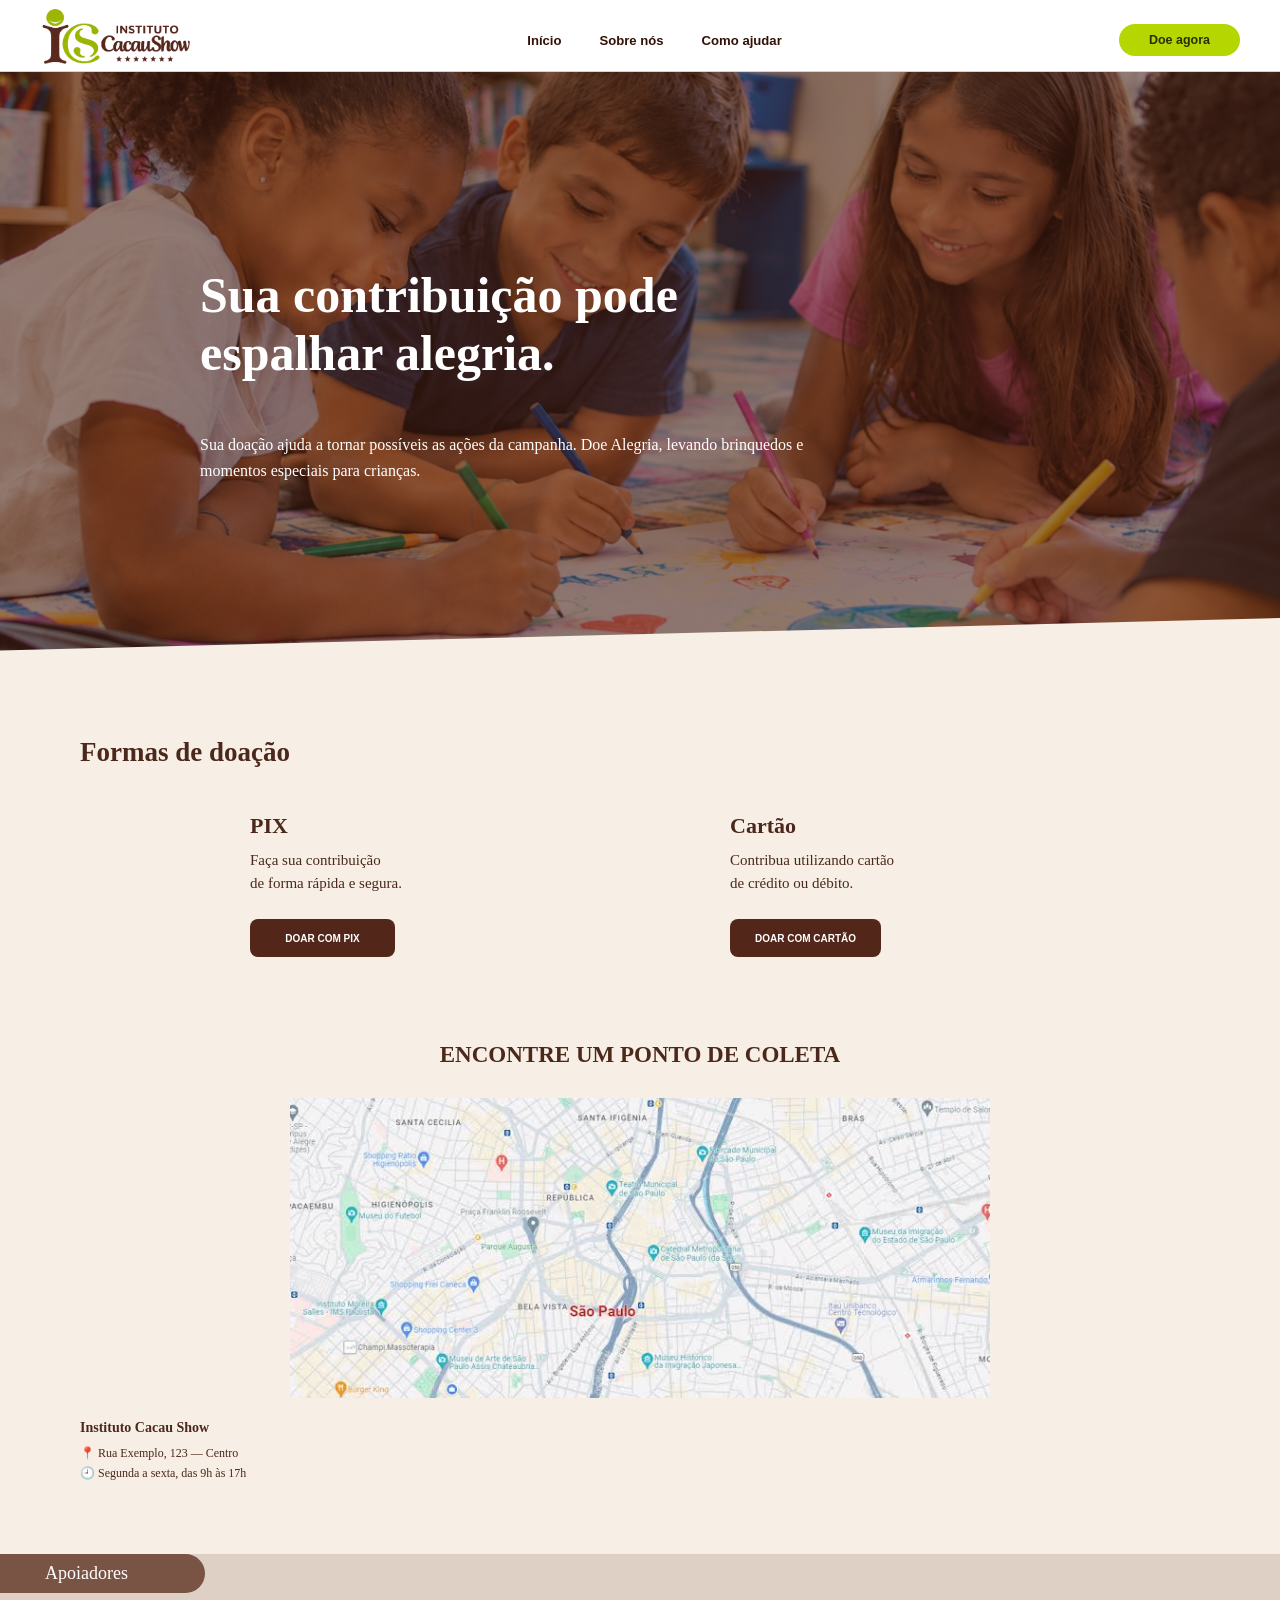
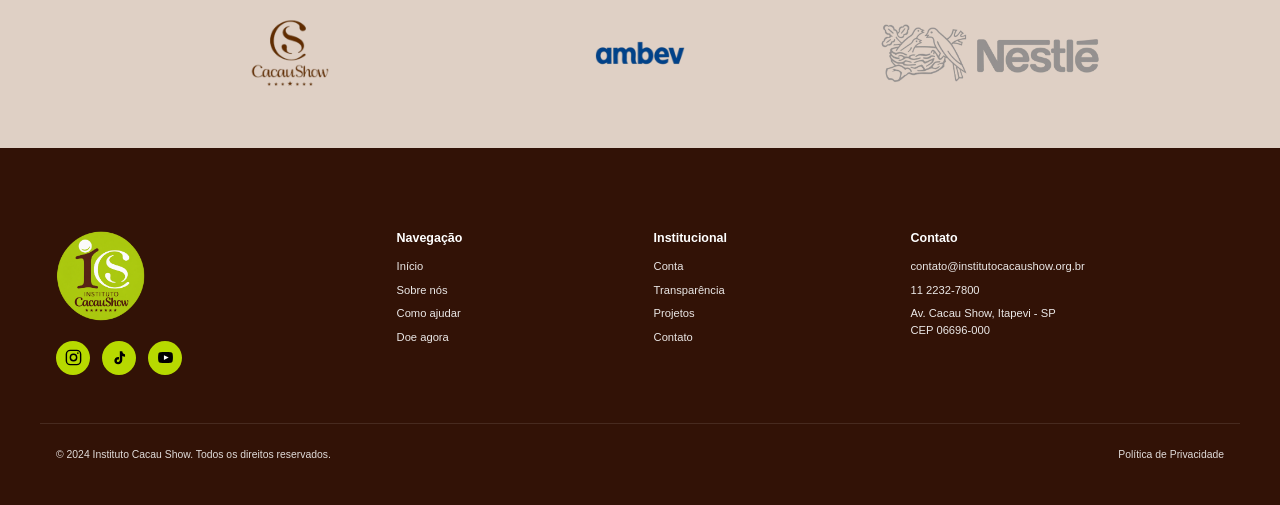
==== como.html @ 8ae8e870 "commit" ====
<!DOCTYPE html>
<html lang="pt-br">

<head>
    <meta charset="UTF-8">
    <meta name="viewport" content="width=device-width, initial-scale=1.0">

    <title>Doe Agora</title>

    <link rel="stylesheet" href="como.css">
</head>

<body>

    <!-- HEADER -->

    <header class="cabecalho">
        <div class="container cabecalho-conteudo">
            <a class="logo-link" href="#" aria-label="Página inicial do Instituto Cacau Show">
                <img src="logo 2.png" alt="Instituto Cacau Show">
            </a>

            <button class="menu-botao" id="menuBotao" type="button" aria-label="Abrir menu" aria-expanded="false"
                aria-controls="menuPrincipal">
                ☰
            </button>

            <nav class="navegacao" id="menuPrincipal" aria-label="Navegação principal">
                <a href="#inicio">Início</a>
                <a href="#sobre">Sobre nós</a>
                <a  href="#ajudar">Como ajudar</a>
            </nav>

            <a class="botao-doe" href="#doacao">Doe agora</a>
        </div>
    </header>

    <section class="banner">

        <div class="bannerconteiner">

            <h1>
                Sua contribuição pode<br>
                espalhar alegria.
            </h1>

            <p>
                Sua doação ajuda a tornar possíveis as ações da campanha.
                Doe Alegria, levando brinquedos e momentos especiais para crianças.
            </p>

        </div>

    </section>


    <!-- FORMAS DE DOAÇÃO -->

    <section class="doacao">

        <h2>Formas de doação</h2>

        <div class="formas">

            <div class="forma">

                <h3>PIX</h3>

                <p>
                    Faça sua contribuição<br>
                    de forma rápida e segura.
                </p>

                <button>
                    DOAR COM PIX
                </button>

            </div>


            <div class="forma">

                <h3>Cartão</h3>

                <p>
                    Contribua utilizando cartão<br>
                    de crédito ou débito.
                </p>

                <button>
                    DOAR COM CARTÃO
                </button>

            </div>

        </div>

    </section>


    <!-- PONTO DE COLETA -->

    <section class="coleta">

        <h2>
            ENCONTRE UM PONTO DE COLETA
        </h2>

        <div class="mapa">

            <img src="maps.jpg" alt="Mapa do ponto de coleta">

        </div>

        <div class="endereco">

            <h3>Instituto Cacau Show</h3>

            <p>📍 Rua Exemplo, 123 — Centro</p>

            <p>🕘 Segunda a sexta, das 9h às 17h</p>

        </div>

    </section>


    <!-- APOIADORES -->

    <section class="apoiadores">

        <div class="tituloapoiadores">
            <span>Apoiadores</span>
        </div>

        <div class="logos">

            <img src="cacau 2.png" alt="Cacau Show">

            <img src="Ambev.png" alt="Ambev">

            <img src="nestle.png" alt="Nestlé">

        </div>

    </section>


    <footer class="rodape">
        <div class="container rodape-conteudo">
            <div class="rodape-marca">
                <img src="re.png" alt="Instituto Cacau Show">
                <div class="redes-sociais" aria-label="Redes sociais">

                    <a href="https://www.instagram.com/intitutocacaushow/" class="botao-rede-social" aria-label="Instagram">
                        <img src="instagram.svg" alt="">
                    </a>

                    <a href="https://www.tiktok.com/@cacaushow" class="botao-rede-social" aria-label="TikTok">
                        <img src="tiktok.svg" alt="">
                    </a>

                    <a href="https://www.youtube.com/InstitutoCacauShow" class="botao-rede-social" aria-label="YouTube">
                        <img src="youtube.svg" alt="">
                    </a>

                </div>
            </div>

            <div class="rodape-coluna">
                <h3>Navegação</h3>
                <a href="#inicio">Início</a>
                <a href="#sobre">Sobre nós</a>
                <a href="#ajudar">Como ajudar</a>
                <a href="#doacao">Doe agora</a>
            </div>

            <div class="rodape-coluna">
                <h3>Institucional</h3>
                <a href="#">Conta</a>
                <a href="#">Transparência</a>
                <a href="#">Projetos</a>
                <a href="#">Contato</a>
            </div>

            <div class="rodape-coluna contato">
                <h3>Contato</h3>
                <a href="mailto:contato@institutocacaushow.org.br">
                    contato@institutocacaushow.org.br
                </a>
                <a href="tel:+551122327800">11 2232-7800</a>
                <p>Av. Cacau Show, Itapevi - SP<br>CEP 06696-000</p>
            </div>
        </div>

        <div class="rodape-final">
            <p>© 2024 Instituto Cacau Show. Todos os direitos reservados.</p>
            <a href="#">Política de Privacidade</a>
        </div>
    </footer>

    </footer>


    <script src="como.js"></script>

</body>

</html>
---- como.css ----
:root {
    --bege: #f7f0e5;
    --bege-escuro: #e7d9ca;
    --marrom: #542d1e;
    --marrom-escuro: #321206;
    --verde: #b5d600;
    --branco: #ffffff;
    --texto: #2f211b;
    --largura: 1200px;
}

* {
    margin: 0;
    padding: 0;
    box-sizing: border-box;
}

html {
    scroll-behavior: smooth;
}

body {
    font-family: Arial, Helvetica, sans-serif;
    background-color: #f7efe5;
    color: #4b281b;
}

a {
    text-decoration: none;
    color: inherit;
}

button {
    font-family: inherit;
    cursor: pointer;
}

img {
    display: block;
    max-width: 100%;
}


/* HEADER */

header {
    width: 100%;
    height: 72px;
    position: fixed;
    top: 0;
    left: 0;
    z-index: 1000;
    background-color: #ffffff;
    border-bottom: 1px solid #e5dfda;
}

.headerconteiner {
    width: 100%;
    max-width: 1200px;
    height: 72px;
    margin: 0 auto;
    padding: 0 40px;
    display: flex;
    align-items: center;
}


/* LOGO */

.logo {
    display: flex;
    align-items: center;
}

.logo img {
    width: 155px;
    height: auto;
    display: block;
}


/* MENU */

.menu {
    display: flex;
    align-items: center;
    gap: 45px;
    margin-left: auto;
    margin-right: 55px;
}

.menu a {
    font-size: 13px;
    color: #4b281b;
}

.menu a:hover {
    color: #8a5a43;
}


/* BOTÃO DOE AGORA */

.btnheader {
    width: 105px;
    height: 31px;
    display: flex;
    align-items: center;
    justify-content: center;
    background-color: #b6c500;
    border-radius: 20px;
    color: #ffffff;
    font-size: 11px;
    font-weight: bold;
}

.btnheader:hover {
    background-color: #9eac00;
}


/* BANNER */

.banner {
    width: 100%;
    height: 370px;
    margin-top: 72px;
    position: relative;
    background-image:
        linear-gradient(
            rgba(71, 31, 17, 0.58),
            rgba(71, 31, 17, 0.58)
        ),
        url("baner.jpeg");
    background-size: cover;
    background-position: center;
    background-repeat: no-repeat;
}
.banner {
padding: 100px 100px;


.bannerconteiner h1 {
    color: #ffffff;
    font-family: Georgia, "Times New Roman", serif;
    font-size: 50px;
    font-weight: bold;
    line-height: 1.15;
    margin-bottom: 50px;
}
.bannercontein p {
font-size: 90px;
 color: #ffffff;
    font-family: Georgia, "Times New Roman", serif;
}
}
.container {
    width: min(100% - 32px, var(--largura));
    margin-inline: auto;
}

.cabecalho {
    position: sticky;
    top: 0;
    z-index: 100;
    background-color: var(--branco);
    border-bottom: 1px solid #ddd3c8;
}

.cabecalho-conteudo {
    min-height: 78px;
    display: flex;
    align-items: center;
    justify-content: space-between;
    gap: 32px;
}

.logo-link img {
    width: 150px;
    height: auto;
}

.navegacao {
    display: flex;
    align-items: center;
    gap: 38px;
}

.navegacao a {
    position: relative;
    padding: 8px 0;
    font-family: Arial, Helvetica, sans-serif;
    font-size: 0.82rem;
    font-weight: 700;
    color: var(--marrom-escuro);
}

.navegacao a::after {
    content: "";
    position: absolute;
    left: 0;
    bottom: 2px;
    width: 0;
    height: 2px;
    background-color: var(--marrom);
    transition: width 0.2s ease;
}

.navegacao a:hover::after,
.navegacao a.ativo::after {
    width: 100%;
}

.botao-doe {
    padding: 9px 30px;
    border-radius: 24px;
    background-color: var(--verde);
    color: #263000;
    font-family: Arial, Helvetica, sans-serif;
    font-size: 0.78rem;
    font-weight: 800;
    transition: transform 0.2s ease, filter 0.2s ease;
}

.botao-doe:hover {
    transform: translateY(-2px);
    filter: brightness(0.95);
    background-color: var(--marrom-escuro);
    color: var(--branco);
}


/* HERO */

.hero {
    min-height: 470px;
    position: relative;
    display: flex;
    align-items: center;
    overflow: hidden;
    background-image: url("/assests/img_hero.svg");
    background-size: cover;
    background-position: center;
    color: var(--branco);
}

.hero-overlay {
    position: absolute;
    inset: 0;
    background-color: rgba(47, 19, 9, 0.58);
}

.hero-conteudo {
    position: relative;
    z-index: 1;
    padding-block: 80px;
}


/* BANNER ATUAL */

.banner {
    width: 100%;
    height: 600px;
    margin-top: -5px;
    position: relative;
    background-image:
        linear-gradient(
            rgba(71, 31, 17, 0.58),
            rgba(71, 31, 17, 0.58)
        ),
        url("baner.jpeg");
    background-size: cover;
    background-position: center;
    background-repeat: no-repeat;
}

.banner::after {
    content: "";
    position: absolute;
    left: 0;
    bottom: -1px;
    width: 100%;
    height: 50px;
    background-color: #f7efe5;
    clip-path: polygon(
        0 65%,
        100% 0,
        100% 100%,
        0 100%
    );
}

.bannerconteiner {
    width: 100%;
    max-width: 1500px;
    min-height: 400px;
    margin: 0 auto;
    padding: 100px;
    position: relative;
    z-index: 2;
}

.banner h1 {
    color: #ffffff;
    font-family: Georgia, "Times New Roman", serif;
    font-size: 36px;
    font-weight: normal;
    line-height: 1.15;
    margin-bottom: 28px;
}

.banner p {
    max-width: 650px;
    color: #ffffff;
    font-family: Georgia, "Times New Roman", serif;
    font-size: 16px;
    line-height: 1.6;
}


/* DOAÇÃO */

.doacao {
    width: 100%;
    max-width: 1200px;
    margin: 0 auto;
    padding: 70px 40px 60px;
}

.doacao h2 {
    font-family: Georgia, "Times New Roman", serif;
    font-size: 27px;
    font-weight: bold;
    margin-bottom: 45px;
}

.formas {
    display: flex;
    justify-content: center;
    align-items: flex-start;
    gap: 180px;
}

.forma {
    width: 300px;
    text-align: left;
}

.forma h3 {
    font-family: Georgia, "Times New Roman", serif;
    font-size: 22px;
    margin-bottom: 10px;
}

.forma p {
    font-family: Georgia, "Times New Roman", serif;
    font-size: 15px;
    line-height: 1.5;
    margin-bottom: 25px;
}

.forma button {
    min-width: 145px;
    height: 38px;
    padding: 0 25px;
    border: none;
    border-radius: 8px;
    background-color: #522719;
    color: #ffffff;
    font-size: 10px;
    font-weight: bold;
    transition: 0.2s;
}

.forma button:hover {
    background-color: #713b28;
}


/* COLETA */

.coleta {
    width: 100%;
    max-width: 1200px;
    margin: 0 auto;
    padding: 25px 40px 70px;
}

.coleta h2 {
    font-family: Georgia, "Times New Roman", serif;
    font-size: 23px;
    font-weight: bold;
    text-align: center;
    margin-bottom: 30px;
}

.mapa {
    width: 100%;
    max-width: 700px;
    height: 300px;
    margin: 0 auto;
    overflow: hidden;
}

.mapa img {
    width: 100%;
    height: 100%;
    display: block;
    object-fit: cover;
}

.endereco {
    margin-top: 22px;
}

.endereco h3 {
    font-family: Georgia, "Times New Roman", serif;
    font-size: 14px;
    margin-bottom: 7px;
}

.endereco p {
    font-family: Georgia, "Times New Roman", serif;
    font-size: 12px;
    line-height: 1.7;
}


/* APOIADORES */

.apoiadores {
    width: 100%;
    background-color: #dfd0c5;
    padding-bottom: 35px;
}

.tituloapoiadores {
    width: 205px;
    height: 39px;
    display: flex;
    align-items: center;
    background-color: #795444;
    border-radius: 0 22px 22px 0;
}

.tituloapoiadores span {
    padding-left: 45px;
    color: #ffffff;
    font-family: Georgia, "Times New Roman", serif;
    font-size: 18px;
}

.logos {
    width: 100%;
    max-width: 1000px;
    height: 120px;
    margin: 0 auto;
    padding: 25px 40px;
    display: flex;
    align-items: center;
    justify-content: space-between;
}

.logos img {
    width: 220px;
    max-height: 90px;
    object-fit: contain;
}


/* FOOTER */

footer {
    width: 100%;
    padding: 45px 40px 20px;
    background-color: #3b1608;
    color: #ffffff;
}

.footerconteiner {
    width: 100%;
    max-width: 1200px;
    margin: 0 auto;
    display: grid;
    grid-template-columns:
        1.5fr
        1fr
        1fr
        1fr;
    gap: 80px;
}

.footercoluna {
    display: flex;
    flex-direction: column;
    gap: 9px;
}

.footercoluna h4 {
    font-family: Georgia, "Times New Roman", serif;
    font-size: 13px;
    font-weight: normal;
    margin-bottom: 7px;
}

.footercoluna a {
    color: #cbbab0;
    font-size: 11px;
}

.footercoluna a:hover {
    color: #ffffff;
}

.logofooter {
    font-family: Georgia, "Times New Roman", serif;
    font-size: 12px;
}

.selo img {
    width: 70px;
}

.social {
    margin-top: 8px;
    color: #bba79c;
    font-size: 15px;
    letter-spacing: 5px;
}

.footerbottom {
    width: 100%;
    max-width: 1200px;
    margin: 35px auto 0;
    padding-top: 15px;
    border-top: 1px solid rgba(255, 255, 255, 0.15);
    display: flex;
    align-items: center;
    justify-content: space-between;
    color: #a89489;
    font-size: 9px;
}


/* OUTROS ELEMENTOS */

.redes-sociais {
    display: flex;
    align-items: center;
    gap: 12px;
    margin-top: 12px;
}

.botao-rede-social {
    display: flex;
    align-items: center;
    justify-content: center;
    width: 34px;
    height: 34px;
    border-radius: 50%;
    background-color: #B7D900;
    color: #4A3728;
    text-decoration: none;
    transition: transform 0.2s ease, background-color 0.2s ease;
}

.botao-rede-social img {
    width: 19px;
    height: 19px;
    margin-top: 20px;
    object-fit: contain;
}

.botao-rede-social:hover {
    background-color: #FFFFFF;
    transform: translateY(-2px);
}

.botao-rede-social:focus-visible {
    outline: 2px solid #FFFFFF;
    outline-offset: 3px;
}

.menu-botao {
    display: none;
    border: 0;
    background: transparent;
    color: var(--marrom);
    font-size: 1.7rem;
    cursor: pointer;
}


/* RODAPÉ ALTERNATIVO */

.rodape {
    background-color: var(--marrom-escuro);
    color: var(--branco);
}

.rodape-conteudo {
    min-height: 230px;
    padding: 38px 0;
    display: grid;
    grid-template-columns: 1.4fr 1fr 1fr 1.5fr;
    gap: 48px;
}

.rodape-marca img {
    width: 90px;
    margin-bottom: 20px;
    border-radius: 50%;
}

.rodape-coluna {
    display: flex;
    flex-direction: column;
    gap: 7px;
}

.rodape-coluna h3 {
    margin-bottom: 6px;
    font-family: Arial, Helvetica, sans-serif;
    font-size: 0.78rem;
    font-weight: 700;
}

.rodape-coluna a,
.rodape-coluna p {
    font-family: Arial, Helvetica, sans-serif;
    font-size: 0.7rem;
    line-height: 1.5;
    opacity: 0.9;
}

.rodape-coluna a:hover {
    text-decoration: underline;
}

.rodape-final {
    min-height: 62px;
    padding: 15px max(16px, calc((100% - var(--largura)) / 2));
    display: flex;
    align-items: center;
    justify-content: space-between;
    gap: 20px;
    border-top: 1px solid rgba(255, 255, 255, 0.12);
    font-family: Arial, Helvetica, sans-serif;
    font-size: 0.65rem;
    opacity: 0.85;
}

.redes-sociais{
    display: flex;
    align-items: center;
    gap: 12px;
    margin-top: 12px;
}
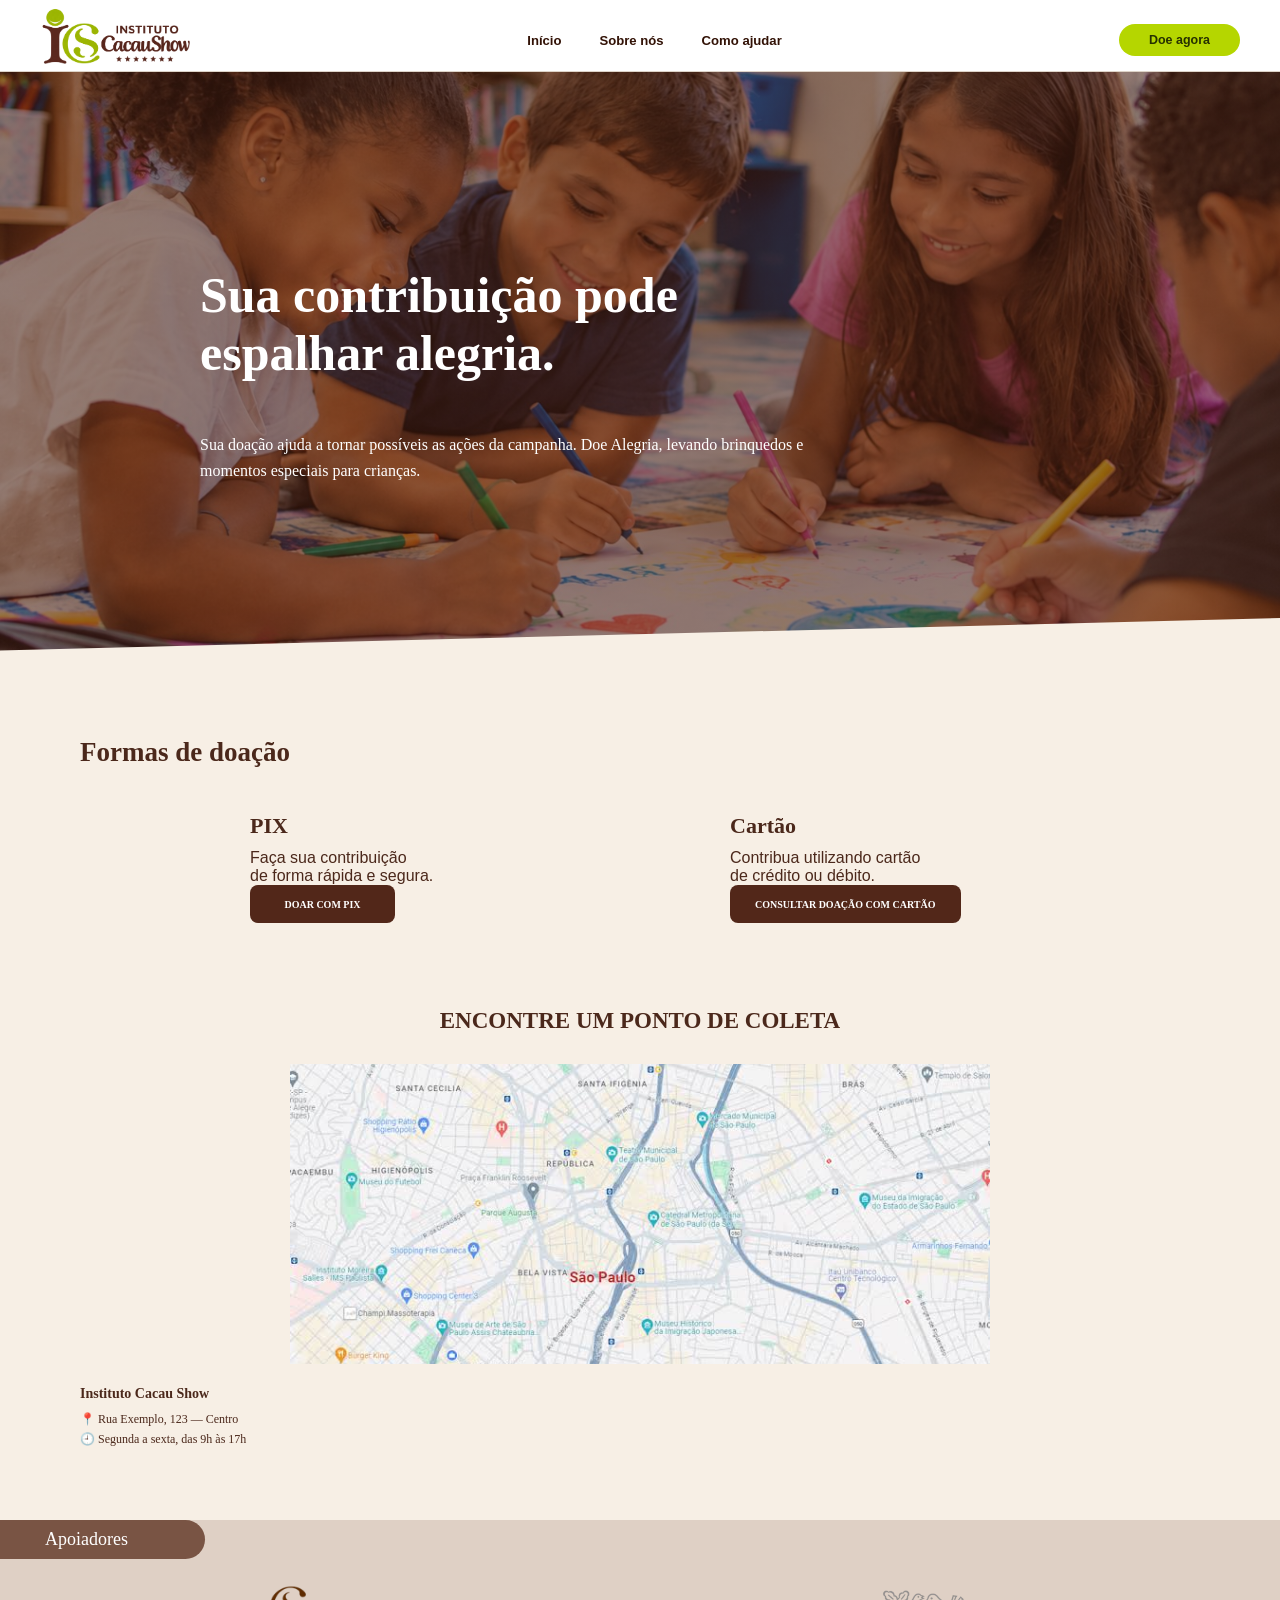
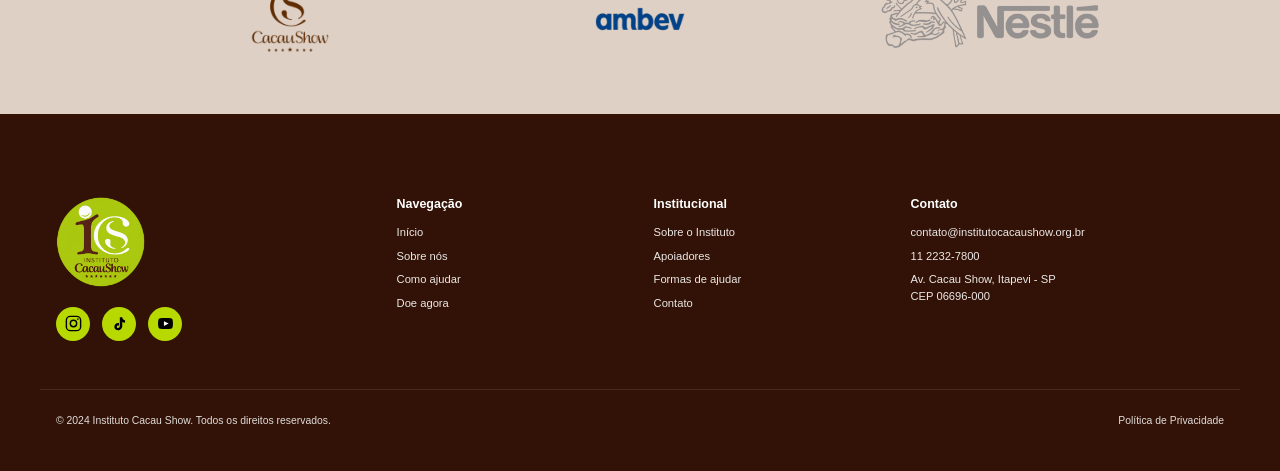
==== commit ad39664c: "Organize site assets and repair navigation Move images and icons into assets, update page links and " ====
--- a/como.html
+++ b/como.html
@@ -7,7 +7,7 @@
 
     <title>Doe Agora</title>
 
-    <link rel="stylesheet" href="como.css">
+    <link rel="stylesheet" href="css/como.css">
 </head>
 
 <body>
@@ -16,8 +16,8 @@
 
     <header class="cabecalho">
         <div class="container cabecalho-conteudo">
-            <a class="logo-link" href="#" aria-label="Página inicial do Instituto Cacau Show">
-                <img src="logo 2.png" alt="Instituto Cacau Show">
+            <a class="logo-link" href="index.html" aria-label="Página inicial do Instituto Cacau Show">
+                <img src="assets/images/logo 2.png" alt="Instituto Cacau Show">
             </a>
 
             <button class="menu-botao" id="menuBotao" type="button" aria-label="Abrir menu" aria-expanded="false"
@@ -26,16 +26,16 @@
             </button>
 
             <nav class="navegacao" id="menuPrincipal" aria-label="Navegação principal">
-                <a href="#inicio">Início</a>
-                <a href="#sobre">Sobre nós</a>
-                <a  href="#ajudar">Como ajudar</a>
+                <a href="index.html#inicio">Início</a>
+                <a href="sobrenos.html#sobre">Sobre nós</a>
+                <a href="comoAjudar.html#ajudar">Como ajudar</a>
             </nav>
 
             <a class="botao-doe" href="#doacao">Doe agora</a>
         </div>
     </header>
 
-    <section class="banner">
+    <section class="banner" id="inicio">
 
         <div class="bannerconteiner">
 
@@ -56,7 +56,7 @@
 
     <!-- FORMAS DE DOAÇÃO -->
 
-    <section class="doacao">
+    <section class="doacao" id="doacao">
 
         <h2>Formas de doação</h2>
 
@@ -71,9 +71,9 @@
                     de forma rápida e segura.
                 </p>
 
-                <button>
+                <a class="botao-doacao" href="comoAjudar.html#doacao">
                     DOAR COM PIX
-                </button>
+                </a>
 
             </div>
 
@@ -87,9 +87,9 @@
                     de crédito ou débito.
                 </p>
 
-                <button>
-                    DOAR COM CARTÃO
-                </button>
+                <a class="botao-doacao" href="mailto:contato@institutocacaushow.org.br?subject=Doa%C3%A7%C3%A3o%20com%20cart%C3%A3o">
+                    CONSULTAR DOAÇÃO COM CARTÃO
+                </a>
 
             </div>
 
@@ -108,7 +108,7 @@
 
         <div class="mapa">
 
-            <img src="maps.jpg" alt="Mapa do ponto de coleta">
+            <img src="assets/images/maps.jpg" alt="Mapa do ponto de coleta">
 
         </div>
 
@@ -135,11 +135,11 @@
 
         <div class="logos">
 
-            <img src="cacau 2.png" alt="Cacau Show">
-
-            <img src="Ambev.png" alt="Ambev">
-
-            <img src="nestle.png" alt="Nestlé">
+            <img src="assets/images/cacau 2.png" alt="Cacau Show">
+
+            <img src="assets/images/Ambev.png" alt="Ambev">
+
+            <img src="assets/images/nestle.png" alt="Nestlé">
 
         </div>
 
@@ -149,19 +149,19 @@
     <footer class="rodape">
         <div class="container rodape-conteudo">
             <div class="rodape-marca">
-                <img src="re.png" alt="Instituto Cacau Show">
+                <img src="assets/images/re.png" alt="Instituto Cacau Show">
                 <div class="redes-sociais" aria-label="Redes sociais">
 
-                    <a href="https://www.instagram.com/intitutocacaushow/" class="botao-rede-social" aria-label="Instagram">
-                        <img src="instagram.svg" alt="">
+                    <a href="https://www.instagram.com/institutocacaushow/" class="botao-rede-social" aria-label="Instagram">
+                        <img src="assets/icons/instagram.svg" alt="">
                     </a>
 
                     <a href="https://www.tiktok.com/@cacaushow" class="botao-rede-social" aria-label="TikTok">
-                        <img src="tiktok.svg" alt="">
+                        <img src="assets/icons/tiktok.svg" alt="">
                     </a>
 
                     <a href="https://www.youtube.com/InstitutoCacauShow" class="botao-rede-social" aria-label="YouTube">
-                        <img src="youtube.svg" alt="">
+                        <img src="assets/icons/youtube.svg" alt="">
                     </a>
 
                 </div>
@@ -169,21 +169,21 @@
 
             <div class="rodape-coluna">
                 <h3>Navegação</h3>
-                <a href="#inicio">Início</a>
-                <a href="#sobre">Sobre nós</a>
-                <a href="#ajudar">Como ajudar</a>
+                <a href="index.html#inicio">Início</a>
+                <a href="sobrenos.html#sobre">Sobre nós</a>
+                <a href="comoAjudar.html#ajudar">Como ajudar</a>
                 <a href="#doacao">Doe agora</a>
             </div>
 
             <div class="rodape-coluna">
                 <h3>Institucional</h3>
-                <a href="#">Conta</a>
-                <a href="#">Transparência</a>
-                <a href="#">Projetos</a>
-                <a href="#">Contato</a>
-            </div>
-
-            <div class="rodape-coluna contato">
+                <a href="sobrenos.html#sobre">Sobre o Instituto</a>
+                <a href="sobrenos.html#apoiadores">Apoiadores</a>
+                <a href="comoAjudar.html#ajudar">Formas de ajudar</a>
+                <a href="#contato">Contato</a>
+            </div>
+
+            <div class="rodape-coluna contato" id="contato">
                 <h3>Contato</h3>
                 <a href="mailto:contato@institutocacaushow.org.br">
                     contato@institutocacaushow.org.br
@@ -199,10 +199,7 @@
         </div>
     </footer>
 
-    </footer>
-
-
-    <script src="como.js"></script>
+    <script src="js/sobrenos.js"></script>
 
 </body>
 
--- a/css/como.css
+++ b/css/como.css
@@ -0,0 +1,767 @@
+:root {
+    --bege: #f7f0e5;
+    --bege-escuro: #e7d9ca;
+    --marrom: #542d1e;
+    --marrom-escuro: #321206;
+    --verde: #b5d600;
+    --branco: #ffffff;
+    --texto: #2f211b;
+    --largura: 1200px;
+}
+
+* {
+    margin: 0;
+    padding: 0;
+    box-sizing: border-box;
+}
+
+html {
+    scroll-behavior: smooth;
+}
+
+body {
+    font-family: Arial, Helvetica, sans-serif;
+    background-color: #f7efe5;
+    color: #4b281b;
+}
+
+a {
+    text-decoration: none;
+    color: inherit;
+}
+
+button {
+    font-family: inherit;
+    cursor: pointer;
+}
+
+img {
+    display: block;
+    max-width: 100%;
+}
+
+
+/* HEADER */
+
+header {
+    width: 100%;
+    height: 72px;
+    position: fixed;
+    top: 0;
+    left: 0;
+    z-index: 1000;
+    background-color: #ffffff;
+    border-bottom: 1px solid #e5dfda;
+}
+
+.headerconteiner {
+    width: 100%;
+    max-width: 1200px;
+    height: 72px;
+    margin: 0 auto;
+    padding: 0 40px;
+    display: flex;
+    align-items: center;
+}
+
+
+/* LOGO */
+
+.logo {
+    display: flex;
+    align-items: center;
+}
+
+.logo img {
+    width: 155px;
+    height: auto;
+    display: block;
+}
+
+
+/* MENU */
+
+.menu {
+    display: flex;
+    align-items: center;
+    gap: 45px;
+    margin-left: auto;
+    margin-right: 55px;
+}
+
+.menu a {
+    font-size: 13px;
+    color: #4b281b;
+}
+
+.menu a:hover {
+    color: #8a5a43;
+}
+
+
+/* BOTÃO DOE AGORA */
+
+.btnheader {
+    width: 105px;
+    height: 31px;
+    display: flex;
+    align-items: center;
+    justify-content: center;
+    background-color: #b6c500;
+    border-radius: 20px;
+    color: #ffffff;
+    font-size: 11px;
+    font-weight: bold;
+}
+
+.btnheader:hover {
+    background-color: #9eac00;
+}
+
+
+/* BANNER */
+
+.banner {
+    width: 100%;
+    height: 370px;
+    margin-top: 72px;
+    position: relative;
+    background-image:
+        linear-gradient(
+            rgba(71, 31, 17, 0.58),
+            rgba(71, 31, 17, 0.58)
+        ),
+        url("../assets/images/baner.jpeg");
+    background-size: cover;
+    background-position: center;
+    background-repeat: no-repeat;
+}
+.banner {
+padding: 100px 100px;
+
+
+.bannerconteiner h1 {
+    color: #ffffff;
+    font-family: Georgia, "Times New Roman", serif;
+    font-size: 50px;
+    font-weight: bold;
+    line-height: 1.15;
+    margin-bottom: 50px;
+}
+.bannercontein p {
+font-size: 90px;
+ color: #ffffff;
+    font-family: Georgia, "Times New Roman", serif;
+}
+}
+.container {
+    width: min(100% - 32px, var(--largura));
+    margin-inline: auto;
+}
+
+.cabecalho {
+    position: sticky;
+    top: 0;
+    z-index: 100;
+    background-color: var(--branco);
+    border-bottom: 1px solid #ddd3c8;
+}
+
+.cabecalho-conteudo {
+    min-height: 78px;
+    display: flex;
+    align-items: center;
+    justify-content: space-between;
+    gap: 32px;
+}
+
+.logo-link img {
+    width: 150px;
+    height: auto;
+}
+
+.navegacao {
+    display: flex;
+    align-items: center;
+    gap: 38px;
+}
+
+.navegacao a {
+    position: relative;
+    padding: 8px 0;
+    font-family: Arial, Helvetica, sans-serif;
+    font-size: 0.82rem;
+    font-weight: 700;
+    color: var(--marrom-escuro);
+}
+
+.navegacao a::after {
+    content: "";
+    position: absolute;
+    left: 0;
+    bottom: 2px;
+    width: 0;
+    height: 2px;
+    background-color: var(--marrom);
+    transition: width 0.2s ease;
+}
+
+.navegacao a:hover::after,
+.navegacao a.ativo::after {
+    width: 100%;
+}
+
+.botao-doe {
+    padding: 9px 30px;
+    border-radius: 24px;
+    background-color: var(--verde);
+    color: #263000;
+    font-family: Arial, Helvetica, sans-serif;
+    font-size: 0.78rem;
+    font-weight: 800;
+    transition: transform 0.2s ease, filter 0.2s ease;
+}
+
+.botao-doe:hover {
+    transform: translateY(-2px);
+    filter: brightness(0.95);
+    background-color: var(--marrom-escuro);
+    color: var(--branco);
+}
+
+
+/* HERO */
+
+.hero {
+    min-height: 470px;
+    position: relative;
+    display: flex;
+    align-items: center;
+    overflow: hidden;
+    background-image: url("../assets/images/img_hero.svg");
+    background-size: cover;
+    background-position: center;
+    color: var(--branco);
+}
+
+.hero-overlay {
+    position: absolute;
+    inset: 0;
+    background-color: rgba(47, 19, 9, 0.58);
+}
+
+.hero-conteudo {
+    position: relative;
+    z-index: 1;
+    padding-block: 80px;
+}
+
+
+/* BANNER ATUAL */
+
+.banner {
+    width: 100%;
+    height: 600px;
+    margin-top: -5px;
+    position: relative;
+    background-image:
+        linear-gradient(
+            rgba(71, 31, 17, 0.58),
+            rgba(71, 31, 17, 0.58)
+        ),
+        url("../assets/images/baner.jpeg");
+    background-size: cover;
+    background-position: center;
+    background-repeat: no-repeat;
+}
+
+.banner::after {
+    content: "";
+    position: absolute;
+    left: 0;
+    bottom: -1px;
+    width: 100%;
+    height: 50px;
+    background-color: #f7efe5;
+    clip-path: polygon(
+        0 65%,
+        100% 0,
+        100% 100%,
+        0 100%
+    );
+}
+
+.bannerconteiner {
+    width: 100%;
+    max-width: 1500px;
+    min-height: 400px;
+    margin: 0 auto;
+    padding: 100px;
+    position: relative;
+    z-index: 2;
+}
+
+.banner h1 {
+    color: #ffffff;
+    font-family: Georgia, "Times New Roman", serif;
+    font-size: 36px;
+    font-weight: normal;
+    line-height: 1.15;
+    margin-bottom: 28px;
+}
+
+.banner p {
+    max-width: 650px;
+    color: #ffffff;
+    font-family: Georgia, "Times New Roman", serif;
+    font-size: 16px;
+    line-height: 1.6;
+}
+
+
+/* DOAÇÃO */
+
+.doacao {
+    width: 100%;
+    max-width: 1200px;
+    margin: 0 auto;
+    padding: 70px 40px 60px;
+}
+
+.doacao h2 {
+    font-family: Georgia, "Times New Roman", serif;
+    font-size: 27px;
+    font-weight: bold;
+    margin-bottom: 45px;
+}
+
+.formas {
+    display: flex;
+    justify-content: center;
+    align-items: flex-start;
+    gap: 180px;
+}
+
+.forma {
+    width: 300px;
+    text-align: left;
+}
+
+.forma h3 {
+    font-family: Georgia, "Times New Roman", serif;
+    font-size: 22px;
+    margin-bottom: 10px;
+}
+
+.forma .botao-doacao {
+    display: inline-flex;
+    align-items: center;
+    justify-content: center;
+    min-width: 145px;
+    min-height: 38px;
+    padding: 8px 25px;
+    border: 0;
+    border-radius: 8px;
+    background-color: #522719;
+    color: #ffffff;
+    font-family: Georgia, "Times New Roman", serif;
+    font-size: 10px;
+    font-weight: bold;
+    line-height: 1.5;
+    text-align: center;
+    text-decoration: none;
+    transition: background-color 0.2s ease;
+}
+
+.forma .botao-doacao:hover {
+    background-color: #713b28;
+}
+
+
+/* COLETA */
+
+.coleta {
+    width: 100%;
+    max-width: 1200px;
+    margin: 0 auto;
+    padding: 25px 40px 70px;
+}
+
+.coleta h2 {
+    font-family: Georgia, "Times New Roman", serif;
+    font-size: 23px;
+    font-weight: bold;
+    text-align: center;
+    margin-bottom: 30px;
+}
+
+.mapa {
+    width: 100%;
+    max-width: 700px;
+    height: 300px;
+    margin: 0 auto;
+    overflow: hidden;
+}
+
+.mapa img {
+    width: 100%;
+    height: 100%;
+    display: block;
+    object-fit: cover;
+}
+
+.endereco {
+    margin-top: 22px;
+}
+
+.endereco h3 {
+    font-family: Georgia, "Times New Roman", serif;
+    font-size: 14px;
+    margin-bottom: 7px;
+}
+
+.endereco p {
+    font-family: Georgia, "Times New Roman", serif;
+    font-size: 12px;
+    line-height: 1.7;
+}
+
+
+/* APOIADORES */
+
+.apoiadores {
+    width: 100%;
+    background-color: #dfd0c5;
+    padding-bottom: 35px;
+}
+
+.tituloapoiadores {
+    width: 205px;
+    height: 39px;
+    display: flex;
+    align-items: center;
+    background-color: #795444;
+    border-radius: 0 22px 22px 0;
+}
+
+.tituloapoiadores span {
+    padding-left: 45px;
+    color: #ffffff;
+    font-family: Georgia, "Times New Roman", serif;
+    font-size: 18px;
+}
+
+.logos {
+    width: 100%;
+    max-width: 1000px;
+    height: 120px;
+    margin: 0 auto;
+    padding: 25px 40px;
+    display: flex;
+    align-items: center;
+    justify-content: space-between;
+}
+
+.logos img {
+    width: 220px;
+    max-height: 90px;
+    object-fit: contain;
+}
+
+
+/* FOOTER */
+
+footer {
+    width: 100%;
+    padding: 45px 40px 20px;
+    background-color: #3b1608;
+    color: #ffffff;
+}
+
+.footerconteiner {
+    width: 100%;
+    max-width: 1200px;
+    margin: 0 auto;
+    display: grid;
+    grid-template-columns:
+        1.5fr
+        1fr
+        1fr
+        1fr;
+    gap: 80px;
+}
+
+.footercoluna {
+    display: flex;
+    flex-direction: column;
+    gap: 9px;
+}
+
+.footercoluna h4 {
+    font-family: Georgia, "Times New Roman", serif;
+    font-size: 13px;
+    font-weight: normal;
+    margin-bottom: 7px;
+}
+
+.footercoluna a {
+    color: #cbbab0;
+    font-size: 11px;
+}
+
+.footercoluna a:hover {
+    color: #ffffff;
+}
+
+.logofooter {
+    font-family: Georgia, "Times New Roman", serif;
+    font-size: 12px;
+}
+
+.selo img {
+    width: 70px;
+}
+
+.social {
+    margin-top: 8px;
+    color: #bba79c;
+    font-size: 15px;
+    letter-spacing: 5px;
+}
+
+.footerbottom {
+    width: 100%;
+    max-width: 1200px;
+    margin: 35px auto 0;
+    padding-top: 15px;
+    border-top: 1px solid rgba(255, 255, 255, 0.15);
+    display: flex;
+    align-items: center;
+    justify-content: space-between;
+    color: #a89489;
+    font-size: 9px;
+}
+
+
+/* OUTROS ELEMENTOS */
+
+.redes-sociais {
+    display: flex;
+    align-items: center;
+    gap: 12px;
+    margin-top: 12px;
+}
+
+.botao-rede-social {
+    display: flex;
+    align-items: center;
+    justify-content: center;
+    width: 34px;
+    height: 34px;
+    border-radius: 50%;
+    background-color: #B7D900;
+    color: #4A3728;
+    text-decoration: none;
+    transition: transform 0.2s ease, background-color 0.2s ease;
+}
+
+.botao-rede-social img {
+    width: 19px;
+    height: 19px;
+    margin-top: 20px;
+    object-fit: contain;
+}
+
+.botao-rede-social:hover {
+    background-color: #FFFFFF;
+    transform: translateY(-2px);
+}
+
+.botao-rede-social:focus-visible {
+    outline: 2px solid #FFFFFF;
+    outline-offset: 3px;
+}
+
+.menu-botao {
+    display: none;
+    border: 0;
+    background: transparent;
+    color: var(--marrom);
+    font-size: 1.7rem;
+    cursor: pointer;
+}
+
+
+/* RODAPÉ ALTERNATIVO */
+
+.rodape {
+    background-color: var(--marrom-escuro);
+    color: var(--branco);
+}
+
+.rodape-conteudo {
+    min-height: 230px;
+    padding: 38px 0;
+    display: grid;
+    grid-template-columns: 1.4fr 1fr 1fr 1.5fr;
+    gap: 48px;
+}
+
+.rodape-marca img {
+    width: 90px;
+    margin-bottom: 20px;
+    border-radius: 50%;
+}
+
+.rodape-coluna {
+    display: flex;
+    flex-direction: column;
+    gap: 7px;
+}
+
+.rodape-coluna h3 {
+    margin-bottom: 6px;
+    font-family: Arial, Helvetica, sans-serif;
+    font-size: 0.78rem;
+    font-weight: 700;
+}
+
+.rodape-coluna a,
+.rodape-coluna p {
+    font-family: Arial, Helvetica, sans-serif;
+    font-size: 0.7rem;
+    line-height: 1.5;
+    opacity: 0.9;
+}
+
+.rodape-coluna a:hover {
+    text-decoration: underline;
+}
+
+.rodape-final {
+    min-height: 62px;
+    padding: 15px max(16px, calc((100% - var(--largura)) / 2));
+    display: flex;
+    align-items: center;
+    justify-content: space-between;
+    gap: 20px;
+    border-top: 1px solid rgba(255, 255, 255, 0.12);
+    font-family: Arial, Helvetica, sans-serif;
+    font-size: 0.65rem;
+    opacity: 0.85;
+}
+
+.redes-sociais{
+    display: flex;
+    align-items: center;
+    gap: 12px;
+    margin-top: 12px;
+}
+
+@media (max-width: 768px) {
+    .banner {
+        height: auto;
+        min-height: 360px;
+        margin-top: 0;
+        padding: 0;
+    }
+
+    .bannerconteiner {
+        width: 100%;
+        max-width: 100%;
+        min-height: 0;
+        padding: 80px 20px 60px;
+    }
+
+    .banner h1 {
+        max-width: 100%;
+        font-size: clamp(30px, 8vw, 36px);
+        overflow-wrap: break-word;
+    }
+
+    .banner p {
+        max-width: 100%;
+        font-size: 16px;
+        line-height: 1.5;
+    }
+
+    .cabecalho-conteudo {
+        position: relative;
+        gap: 12px;
+        padding: 0 16px;
+    }
+
+    .logo-link img {
+        width: 120px;
+    }
+
+    .menu-botao {
+        display: block;
+        margin-left: auto;
+    }
+
+    .botao-doe {
+        padding: 8px 14px;
+        font-size: 0.68rem;
+    }
+
+    .navegacao {
+        display: none;
+    }
+
+    .navegacao.menu-aberto {
+        position: absolute;
+        top: 100%;
+        left: 0;
+        right: 0;
+        display: flex;
+        flex-direction: column;
+        align-items: stretch;
+        gap: 0;
+        padding: 8px 16px;
+        background-color: #ffffff;
+        box-shadow: 0 8px 16px rgba(0, 0, 0, 0.12);
+    }
+
+    .navegacao.menu-aberto a {
+        padding: 12px 0;
+    }
+
+    .formas {
+        flex-direction: column;
+        align-items: center;
+        gap: 36px;
+    }
+
+    .forma {
+        width: min(100%, 320px);
+    }
+
+    .coleta {
+        padding: 25px 20px 50px;
+    }
+
+    .logos {
+        height: auto;
+        flex-wrap: wrap;
+        justify-content: center;
+        gap: 20px;
+        padding: 20px;
+    }
+
+    .logos img {
+        width: min(40%, 140px);
+        max-height: 75px;
+    }
+
+    .rodape-conteudo {
+        grid-template-columns: 1fr 1fr;
+        gap: 28px 18px;
+        padding: 32px 20px;
+    }
+
+    .rodape-marca,
+    .rodape-coluna.contato {
+        grid-column: 1 / -1;
+    }
+}
